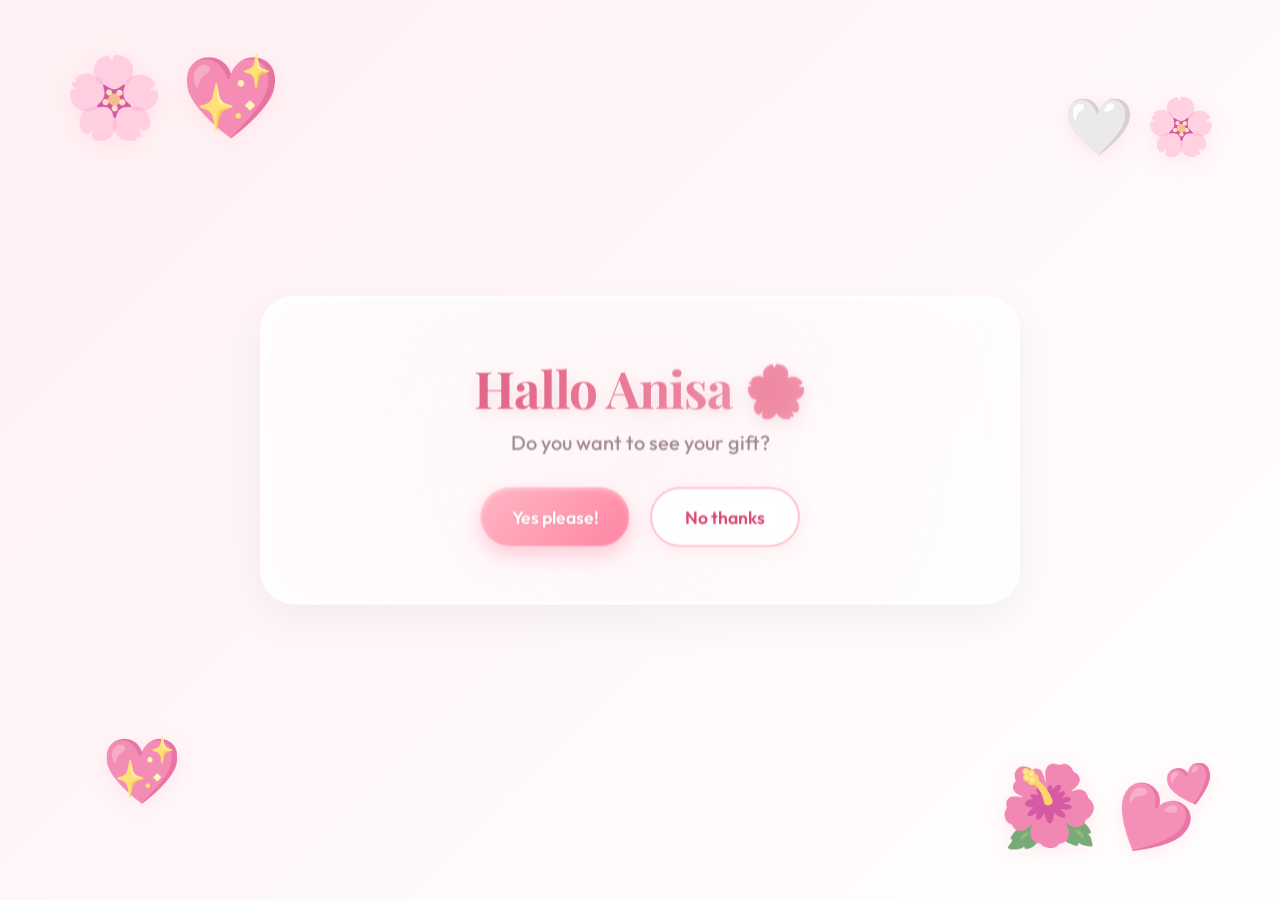
==== index.html @ 318d47d5 "Initial commit: A special project for Anisa - Step 1" ====
<!DOCTYPE html>
<html lang="id">

<head>
    <meta charset="UTF-8">
    <meta name="viewport" content="width=device-width, initial-scale=1.0">
    <title>Untuk Anisa</title>
    <!-- Fonts -->
    <link rel="preconnect" href="https://fonts.googleapis.com">
    <link rel="preconnect" href="https://fonts.gstatic.com" crossorigin>
    <link
        href="https://fonts.googleapis.com/css2?family=Outfit:wght@300;400;600;700&family=Playfair+Display:ital,wght@0,600;1,600&display=swap"
        rel="stylesheet">
    <link rel="stylesheet" href="style.css">
</head>

<body>

    <!-- Dekorasi Bunga & Hati Estetik (Menggunakan Emoji) -->
    <div class="emoji-decor top-left">🌸 💖</div>
    <div class="emoji-decor bottom-right">🌺 💕</div>
    <div class="emoji-decor top-right">🤍 🌸</div>
    <div class="emoji-decor bottom-left">💖</div>

    <!-- Tampilan Home -->
    <section id="home-view" class="view-section active">
        <div class="glass-container text-center">
            <h1 class="title">Hallo Anisa 🌸</h1>
            <p class="subtitle">Do you want to see your gift?</p>
            <div class="button-group">
                <button id="btn-yes" class="btn btn-primary">Yes please!</button>
                <button id="btn-no" class="btn btn-secondary">No thanks</button>
            </div>
        </div>
    </section>



    <!-- Popup Card Permohonan -->
    <div id="popup-overlay" class="popup-overlay hidden">
        <div class="glass-container popup-card text-center">
            <div class="popup-icon">💖</div>
            <h2 class="title" style="font-size: 2rem;">Pleaseee...</h2>
            <p class="subtitle" style="margin-bottom: 1.5rem;">Aku janji ini bakal lucu dan kamu pasti suka! 💕</p>
            <button id="btn-popup-ok" class="btn btn-primary">Oke deh!</button>
        </div>
    </div>

    <script src="script.js"></script>
</body>

</html>
---- style.css ----
/* ===== VARIABLES & IMPORT ===== */
:root {
    --primary-pink: #ffb7c5;
    /* Sakura pink */
    --secondary-pink: #ff85a2;
    --dark-pink: #d84b72;
    --bg-gradient: linear-gradient(135deg, #fdfbfb 0%, #ebedee 100%);
    --glass-bg: rgba(255, 255, 255, 0.6);
    --glass-border: rgba(255, 255, 255, 0.8);
    --glass-shadow: 0 8px 32px 0 rgba(255, 183, 197, 0.3);
    --text-main: #5a4b52;
}

* {
    box-sizing: border-box;
    margin: 0;
    padding: 0;
}

body {
    font-family: 'Outfit', sans-serif;
    background: var(--bg-gradient);
    color: var(--text-main);
    overflow-x: hidden;
    min-height: 100vh;
    display: flex;
    justify-content: center;
    align-items: center;
    position: relative;
    /* Animated Gradient Background */
    background: linear-gradient(-45deg, #ffffff, #fff5f8, #fdfbfb, #ffffff, #fff0f3);
    background-size: 400% 400%;
    animation: gradientBG 15s ease infinite;
}

@keyframes gradientBG {
    0% {
        background-position: 0% 50%;
    }

    50% {
        background-position: 100% 50%;
    }

    100% {
        background-position: 0% 50%;
    }
}

/* ===== TYPOGRAPHY ===== */
h1,
h2,
h3 {
    font-family: 'Playfair Display', serif;
    color: var(--dark-pink);
}

.title {
    font-size: 3.2rem;
    margin-bottom: 0.5rem;
    background: linear-gradient(135deg, var(--dark-pink) 0%, var(--primary-pink) 100%);
    -webkit-background-clip: text;
    background-clip: text;
    -webkit-text-fill-color: transparent;
    text-shadow: 0 4px 15px rgba(216, 75, 114, 0.15);
    letter-spacing: -1px;
}

.subtitle {
    font-size: 1.25rem;
    margin-bottom: 2rem;
    color: #a38d94;
    font-weight: 500;
}

.text-center {
    text-align: center;
}

/* ===== LAYOUT & VIEWS ===== */
.view-section {
    position: absolute;
    top: 50%;
    left: 50%;
    transform: translate(-50%, -50%);
    width: 100%;
    max-width: 800px;
    padding: 20px;
    transition: opacity 0.6s ease, transform 0.6s ease;
    opacity: 0;
    pointer-events: none;
    z-index: 10;
}

.view-section.active {
    opacity: 1;
    pointer-events: all;
    transform: translate(-50%, -50%) scale(1);
}

.view-section.hidden {
    transform: translate(-50%, -50%) scale(0.95);
}

/* ===== GLASSMORPHISM CONTAINERS ===== */
.glass-container {
    background: rgba(255, 255, 255, 0.7);
    backdrop-filter: blur(15px);
    -webkit-backdrop-filter: blur(15px);
    border: 2px solid rgba(255, 255, 255, 0.8);
    border-radius: 35px;
    padding: 3.5rem;
    box-shadow: 0 15px 45px rgba(0,0,0,0.05), inset 0 2px 15px rgba(255,255,255,0.8);
    margin: 0 auto; /* Center horizontally inside view-section */
    position: relative;
    overflow-y: auto;
    overflow-x: hidden;
    max-height: 92vh;
}

/* Glass Container Scrollbar */
.glass-container::-webkit-scrollbar {
    width: 6px;
}

.glass-container::-webkit-scrollbar-thumb {
    background: var(--primary-pink);
    border-radius: 10px;
}

.glass-container::before {
    content: '';
    position: absolute;
    top: -50%; left: -50%;
    width: 200%; height: 200%;
    background: radial-gradient(circle at center, rgba(255,183,197,0.1) 0%, transparent 50%);
    pointer-events: none;
    z-index: 0;
}

.glass-container > * {
    position: relative;
    z-index: 10;
}

.menu-container {
    max-height: 90vh;
    overflow-y: auto;
    padding: 2.5rem;
}

/* Scrollbar customization for menu */
.menu-container::-webkit-scrollbar {
    width: 8px;
}

.menu-container::-webkit-scrollbar-thumb {
    background: var(--primary-pink);
    border-radius: 10px;
}

/* ===== BUTTONS ===== */
.button-group {
    display: flex;
    gap: 20px;
    justify-content: center;
    position: relative;
    min-height: 60px;
    /* To give space for moving button */
}

.btn {
    font-family: 'Outfit', sans-serif;
    font-size: 1.1rem;
    font-weight: 600;
    padding: 12px 30px;
    border: none;
    border-radius: 50px !important;
    cursor: pointer;
    transition: all 0.3s ease;
    white-space: nowrap; /* Prevent text wrapping when position fixed */
    min-width: 150px; /* Lock a minimum size to maintain its shape */
    box-sizing: border-box;
}

.btn-primary {
    background: linear-gradient(135deg, var(--primary-pink), var(--secondary-pink));
    color: white;
    box-shadow: 0 8px 20px rgba(255, 133, 162, 0.4), inset 0 2px 5px rgba(255, 255, 255, 0.3);
    border: 1px solid rgba(255, 255, 255, 0.5);
    text-shadow: 0 1px 2px rgba(0,0,0,0.1);
}

.btn-primary:hover {
    background: linear-gradient(135deg, var(--secondary-pink), var(--dark-pink));
    transform: translateY(-4px) scale(1.05);
    box-shadow: 0 12px 25px rgba(255, 133, 162, 0.5), inset 0 2px 5px rgba(255, 255, 255, 0.4);
}

.btn-secondary {
    background: rgba(255, 255, 255, 0.9);
    backdrop-filter: blur(10px);
    color: var(--dark-pink);
    border: 2px solid rgba(255, 183, 197, 0.8);
    box-shadow: 0 4px 15px rgba(255, 183, 197, 0.2);
    position: relative; /* For JS movement */
    z-index: 20;
}

.btn-secondary:hover {
    background: linear-gradient(135deg, #ffffff, #ffe5ec);
    border-color: var(--primary-pink);
    transform: translateY(-4px);
    box-shadow: 0 8px 20px rgba(255, 183, 197, 0.4);
}

.btn-text {
    background: transparent;
    color: var(--secondary-pink);
    padding: 10px 0;
    margin-top: 2rem;
}

.btn-text:hover {
    color: var(--dark-pink);
    text-decoration: underline;
}

/* ===== SIMPLE LIST (MENU) ===== */
.simple-menu {
    display: flex;
    flex-direction: column;
    gap: 18px;
    margin-top: 2rem;
    align-items: center;
}

.menu-item {
    display: flex;
    align-items: center;
    justify-content: flex-start;
    gap: 15px;
    padding: 12px 25px;
    border-radius: 50px;
    background: rgba(255, 255, 255, 0.6);
    backdrop-filter: blur(10px);
    -webkit-backdrop-filter: blur(10px);
    text-decoration: none;
    color: var(--text-main);
    font-size: 1.15rem;
    font-weight: 700;
    width: 100%;
    max-width: 330px;
    transition: all 0.4s cubic-bezier(0.175, 0.885, 0.32, 1.275);
    border: 2px solid rgba(255, 255, 255, 0.7);
    box-shadow: 0 5px 15px rgba(255, 183, 197, 0.15), inset 0 2px 5px rgba(255,255,255,0.5);
    position: relative;
    overflow: hidden;
}

/* Kaca Mengkilap Melintas (Glare Effect) */
.menu-item::before {
    content: '';
    position: absolute;
    top: 0; left: -100%;
    width: 50%; height: 100%;
    background: linear-gradient(to right, rgba(255,255,255,0) 0%, rgba(255,255,255,0.4) 50%, rgba(255,255,255,0) 100%);
    transform: skewX(-20deg);
    transition: all 0.6s ease;
}

.menu-item:hover::before {
    left: 150%;
}

.menu-item:hover {
    background: linear-gradient(to right, rgba(255, 255, 255, 0.95), rgba(255, 235, 240, 0.95));
    transform: translateY(-5px) scale(1.03);
    box-shadow: 0 12px 30px rgba(255, 133, 162, 0.3), inset 0 2px 5px rgba(255,255,255,0.8);
    color: var(--dark-pink);
    border-color: rgba(255, 183, 197, 0.8);
}

.menu-icon {
    font-size: 1.5rem;
    background: rgba(255, 255, 255, 0.8);
    width: 45px;
    height: 45px;
    border-radius: 50%;
    box-shadow: 0 2px 5px rgba(0,0,0,0.05);
    display: flex;
    justify-content: center;
    align-items: center;
    transition: transform 0.3s ease;
}

.menu-item:hover .menu-icon {
    transform: rotate(10deg) scale(1.1);
    box-shadow: 0 5px 15px rgba(255, 133, 162, 0.2);
}

.highlight-item {
    background: linear-gradient(135deg, rgba(255, 229, 236, 0.85) 0%, rgba(255, 194, 209, 0.85) 100%);
    color: var(--dark-pink);
    border: 2px solid rgba(255, 255, 255, 0.9);
}

.highlight-item:hover {
    background: linear-gradient(135deg, #ffc2d1 0%, #ff9fb4 100%);
    color: white;
}

/* ===== DECORATIONS ===== */
.emoji-decor {
    position: fixed;
    z-index: -1; /* Pindahkan dekorasi ke paling belakang agar tidak menghalangi klik */
    pointer-events: none;
    opacity: 0.65;
    font-size: 5rem;
    display: flex;
    gap: 15px;
    filter: drop-shadow(0 4px 10px rgba(255, 183, 197, 0.4));
}

.top-left {
    top: 5%;
    left: 5%;
    animation: driftDecor 12s ease-in-out infinite alternate;
}

.bottom-right {
    bottom: 5%;
    right: 5%;
    animation: driftDecorRev 15s ease-in-out infinite alternate;
}

.top-right {
    top: 10%;
    right: 5%;
    font-size: 3.5rem;
    animation: driftDecor 14s ease-in-out infinite alternate-reverse;
}

.bottom-left {
    bottom: 10%;
    left: 8%;
    font-size: 4rem;
    animation: driftDecorRev 13s ease-in-out infinite alternate;
}

@keyframes driftDecor {
    0% {
        transform: translate(0, 0) rotate(-5deg);
    }
    100% {
        transform: translate(25px, 20px) rotate(10deg);
    }
}

@keyframes driftDecorRev {
    0% {
        transform: translate(0, 0) rotate(5deg);
    }
    100% {
        transform: translate(-25px, -20px) rotate(-10deg);
    }
}

@keyframes pulse {
    0% {
        transform: scale(1);
    }

    50% {
        transform: scale(1.05);
    }

    100% {
        transform: scale(1);
    }
}

#btn-yes {
    animation: pulse 2s infinite;
}

/* ===== GALLERY VIEW (PHOTOBOOTH) ===== */
.gallery-note {
    font-size: 0.95rem;
    color: #bfa5ac;
    margin-bottom: 0.3rem;
    font-style: italic;
}

.photobooth-grid {
    display: flex;
    justify-content: center;
    gap: 40px;
    flex-wrap: wrap;
    margin-top: 3rem;
    margin-bottom: 2.5rem;
}

.photobooth-strip {
    background: #fdfdfd;
    padding: 15px 15px 30px 15px; /* Border like a printed polaroid strip */
    box-shadow: 2px 10px 20px rgba(0, 0, 0, 0.05), inset 0 0 15px rgba(0,0,0,0.02); 
    display: flex;
    flex-direction: column;
    transition: transform 0.5s cubic-bezier(0.175, 0.885, 0.32, 1.275), box-shadow 0.5s ease;
    cursor: pointer;
    border-radius: 3px;
    border: 1px solid #eaeaea;
    position: relative;
}

/* Washi Tape Decoration */
.photobooth-strip::before {
    content: '';
    position: absolute;
    top: -12px;
    left: 50%;
    transform: translateX(-50%) rotate(-3deg);
    width: 65px;
    height: 25px;
    background: rgba(255, 183, 197, 0.6);
    box-shadow: 0 1px 3px rgba(0,0,0,0.1);
    z-index: 5;
}

/* Stagger rotations for a scattered casual look */
.photobooth-strip:nth-child(even) {
    transform: rotate(4deg) translateY(10px);
}
.photobooth-strip:nth-child(even)::before {
    transform: translateX(-50%) rotate(4deg);
    background: rgba(255, 255, 255, 0.7);
}

.photobooth-strip:nth-child(odd) {
    transform: rotate(-4deg);
}

.photobooth-strip:hover {
    transform: scale(1.1) translateY(-10px) rotate(0deg);
    box-shadow: 0 20px 40px rgba(255, 133, 162, 0.3), inset 0 0 10px rgba(0,0,0,0.02);
    z-index: 10;
}

.strip-images {
    display: flex;
    flex-direction: column;
    gap: 15px; /* Space between photos */
}

.strip-images img {
    width: 150px;
    height: 150px;
    object-fit: cover;
    border-radius: 3px;
    filter: sepia(30%) contrast(1.05) brightness(0.95); /* Vintage romantic film look */
    transition: all 0.4s ease;
    border: 1px solid #ddd;
}

/* Brighten on hover for interactivity */
.photobooth-strip:hover .strip-images img {
    filter: sepia(0%) contrast(1) brightness(1);
    border-color: var(--primary-pink);
}

.strip-caption {
    font-family: 'Playfair Display', serif;
    font-style: italic;
    color: #444; /* Ink color */
    text-align: center;
    margin-top: 20px;
    font-size: 1.4rem;
    font-weight: 900;
    transform: rotate(-2deg); /* Simulating handwriting tilt */
    letter-spacing: 1px;
}

/* ===== POPUP CARD ===== */
.popup-overlay {
    position: fixed;
    top: 0; left: 0; right: 0; bottom: 0;
    background: rgba(255, 255, 255, 0.4);
    backdrop-filter: blur(8px);
    z-index: 10000;
    display: flex;
    justify-content: center;
    align-items: center;
    opacity: 0;
    pointer-events: none;
    transition: opacity 0.4s ease;
}

.popup-overlay.active {
    opacity: 1;
    pointer-events: all;
}

.popup-card {
    padding: 2.5rem;
    max-width: 400px;
    transform: scale(0.8);
    transition: transform 0.4s cubic-bezier(0.175, 0.885, 0.32, 1.275);
}

.popup-overlay.active .popup-card {
    transform: scale(1);
}

.popup-icon {
    font-size: 4rem;
    margin-bottom: 10px;
    animation: pulse 2s infinite;
}

/* Responsiveness */
@media (max-width: 600px) {
    .glass-container {
        padding: 2rem 1.5rem;
    }

    .title {
        font-size: 2.2rem;
    }

    .btn {
        padding: 10px 20px;
        font-size: 1rem;
    }

    .orchid-decor {
        width: 150px;
        height: 150px;
    }
}

/* ===== CASSETTE PLAYER (SONG REMINDER) ===== */
.cassette-player {
    position: relative;
    width: 100%;
    max-width: 420px;
    height: 260px;
    margin: 0 auto;
    background: linear-gradient(145deg, rgba(255, 235, 240, 0.95), rgba(255, 204, 219, 0.85));
    border: 3px solid rgba(255, 255, 255, 0.9);
    border-radius: 15px;
    box-shadow: 
        inset 0 2px 10px rgba(255, 255, 255, 1), 
        inset 0 -5px 15px rgba(216, 75, 114, 0.15), 
        0 15px 35px rgba(216, 75, 114, 0.3);
    padding: 18px;
    display: flex;
    flex-direction: column;
}

.cassette-screws {
    position: absolute;
    width: 100%;
    height: 100%;
    top: 0; left: 0;
    pointer-events: none;
    z-index: 20;
}

.screw {
    position: absolute;
    width: 14px; height: 14px;
    background: radial-gradient(circle at 30% 30%, #f0f0f0, #a0a0a0);
    border-radius: 50%;
    border: 1px solid #888;
    box-shadow: inset 1px 1px 2px rgba(255,255,255,0.8), 1px 1px 3px rgba(0,0,0,0.3);
}

.screw::after {
    content: '';
    position: absolute;
    top: 50%; left: 10%;
    width: 80%; height: 2px;
    background: #555;
    transform: translateY(-50%) rotate(45deg);
    box-shadow: 0 1px 0 rgba(255,255,255,0.4);
}

.screw.top-left { top: 12px; left: 12px; transform: rotate(15deg); }
.screw.top-right { top: 12px; right: 12px; transform: rotate(85deg); }
.screw.bottom-left { bottom: 35px; left: 12px; transform: rotate(145deg); }
.screw.bottom-right { bottom: 35px; right: 12px; transform: rotate(20deg); }

.cassette-label {
    flex: 1;
    background: linear-gradient(to bottom, #ffffff, #fff0f3);
    border-radius: 10px;
    padding: 12px;
    display: flex;
    flex-direction: column;
    align-items: center;
    position: relative;
    overflow: hidden;
    margin-bottom: 8px;
    border: 2px dashed var(--primary-pink);
    box-shadow: 0 2px 5px rgba(0,0,0,0.05);
}

.label-text {
    width: 100%;
    display: flex;
    justify-content: center;
    font-family: 'Playfair Display', serif;
    font-weight: 900;
    font-size: 1.3rem;
    color: var(--dark-pink);
    letter-spacing: 2px;
    text-shadow: 1px 1px 0 rgba(255,255,255,1);
    border-bottom: 2px solid var(--primary-pink);
    padding-bottom: 8px;
    margin-bottom: 15px;
}

.cassette-window {
    width: 90%;
    height: 85px;
    background: #1a1a1a;
    border-radius: 12px;
    display: flex;
    justify-content: space-between;
    align-items: center;
    padding: 0 25px;
    position: relative;
    border: 4px solid #ddd;
    box-shadow: inset 0 8px 20px rgba(0,0,0,0.8), 0 2px 0 rgba(255,255,255,0.8);
    overflow: hidden;
}

/* Glass Glare Effect for Window */
.cassette-window::before {
    content: '';
    position: absolute;
    top: -50%; left: -50%; width: 200%; height: 200%;
    background: linear-gradient(
        to bottom right, 
        rgba(255,255,255,0) 0%, 
        rgba(255,255,255,0.1) 40%, 
        rgba(255,255,255,0.4) 50%, 
        rgba(255,255,255,0) 55%, 
        rgba(255,255,255,0) 100%
    );
    transform: rotate(30deg);
    pointer-events: none;
    z-index: 10;
}

/* Simulated Tape Line running between reels */
.cassette-window::after {
    content: '';
    position: absolute;
    top: 50%; left: 0; width: 100%; height: 2px;
    background: rgba(255,255,255,0.1);
    transform: translateY(-50%);
    z-index: 1;
}

.reel {
    width: 55px;
    height: 55px;
    background: radial-gradient(circle, #f5f5f5 30%, #e0e0e0 80%);
    border-radius: 50%;
    position: relative;
    display: flex;
    justify-content: center;
    align-items: center;
    border: 5px solid #fff;
    box-shadow: 0 0 10px rgba(0,0,0,0.5);
    animation: spinReel 5s linear infinite;
    z-index: 2;
}

@keyframes spinReel {
    100% { transform: rotate(360deg); }
}

.spool {
    width: 18px; height: 18px;
    background: #333;
    border-radius: 50%;
    box-shadow: inset 0 2px 4px rgba(0,0,0,0.8);
}

.spool::before, .spool::after {
    content: '';
    position: absolute;
    width: 3px; height: 100%;
    background: #c0c0c0;
    top: 0; left: 50%;
    transform: translateX(-50%);
    border-left: 1px solid #fff; /* Metallic highlight */
}

.spool::after {
    transform: translateX(-50%) rotate(90deg);
}

.label-stripes {
    position: absolute;
    bottom: 0;
    left: 0;
    width: 100%;
    height: 12px;
    display: flex;
}
.stripe { flex: 1; }
.s-pink { background: linear-gradient(to right, var(--primary-pink), var(--secondary-pink)); }
.s-white { background: #fff; }

.cassette-bottom {
    height: 45px;
    width: 75%;
    margin: 0 auto;
    background: linear-gradient(to bottom, rgba(255, 235, 240, 0.9), rgba(255, 204, 219, 0.8));
    clip-path: polygon(8% 0, 92% 0, 100% 100%, 0 100%);
    border-top: 2px solid rgba(255, 255, 255, 1);
    position: relative;
    box-shadow: 0 -2px 5px rgba(0,0,0,0.05);
    display: flex;
    justify-content: center;
    align-items: flex-end;
    padding-bottom: 5px;
}

.cassette-bottom::before {
    content: '';
    position: absolute;
    top: 5px; left: 15%; width: 70%; height: 5px;
    background: rgba(0,0,0,0.05);
    border-radius: 10px;
}

.tape-head {
    width: 50px; height: 15px;
    background: linear-gradient(to bottom, #444, #111);
    border-radius: 3px;
    box-shadow: inset 0 1px 2px rgba(255,255,255,0.3), 0 2px 5px rgba(0,0,0,0.4);
    position: relative;
}

.tape-head::after {
    content: '';
    position: absolute;
    top: 50%; left: 10px; right: 10px; height: 2px;
    background: #000;
    transform: translateY(-50%);
}

/* ===== CUSTOM SLIDERS (AUDIO CONTROLS) ===== */
.audio-progress-container {
    display: flex;
    align-items: center;
    justify-content: center;
    gap: 12px;
    margin-top: 1.5rem;
    font-family: 'Outfit', sans-serif;
    color: var(--dark-pink);
    font-weight: 600;
    font-size: 0.95rem;
}

.audio-volume-container {
    display: flex;
    align-items: center;
    justify-content: center;
    gap: 10px;
    margin-top: 10px;
}

.custom-slider {
    -webkit-appearance: none;
    appearance: none;
    width: 60%;
    height: 6px;
    background: #ffe5ec;
    border-radius: 5px;
    outline: none;
    box-shadow: inset 0 1px 3px rgba(0,0,0,0.1);
    transition: background 0.3s ease;
}

.custom-slider::-webkit-slider-thumb {
    -webkit-appearance: none;
    appearance: none;
    width: 16px;
    height: 16px;
    border-radius: 50%;
    background: var(--dark-pink);
    cursor: pointer;
    box-shadow: 0 2px 5px rgba(216, 75, 114, 0.4);
    transition: transform 0.2s ease;
}

.custom-slider::-webkit-slider-thumb:hover {
    transform: scale(1.2);
}


/* ===== FOLDER & WINDOW UI (PROPOSAL) ===== */
.proposal-container {
    position: relative;
    width: 100%;
    height: 400px;
    display: flex;
    justify-content: center;
    align-items: center;
}

.folder-wrapper {
    height: 150px;
    display: flex;
    flex-direction: column;
    align-items: center;
    justify-content: center;
    cursor: pointer;
    position: relative;
    z-index: 10;
}

.folder-icon {
    position: relative;
    width: 150px;
    height: 110px;
    background: linear-gradient(135deg, #ffc2d1 0%, #ff9fb4 100%);
    border-radius: 12px;
    box-shadow: 0 15px 35px rgba(255, 133, 162, 0.25), inset 0 2px 5px rgba(255,255,255,0.4);
    transition: all 0.5s cubic-bezier(0.175, 0.885, 0.32, 1.275);
    z-index: 5;
    border: 1px solid rgba(255,255,255,0.6);
}

.folder-icon::before {
    content: '';
    position: absolute;
    top: -12px;
    left: 0;
    width: 65px;
    height: 25px;
    background: linear-gradient(to bottom, #ff9fb4, #ff85a2);
    border-radius: 8px 8px 0 0;
    box-shadow: inset 0 2px 2px rgba(255,255,255,0.5);
}

.folder-front {
    position: absolute;
    width: 100%;
    height: 100%;
    background: linear-gradient(to bottom right, #ffdde5, #ffc2d1);
    border-radius: 12px;
    bottom: -8px;
    left: 0;
    transform-origin: bottom;
    transition: transform 0.6s cubic-bezier(0.175, 0.885, 0.32, 1.275);
    z-index: 15;
    border: 2px solid rgba(255, 255, 255, 0.9);
    display: flex;
    justify-content: center;
    align-items: center;
    color: var(--dark-pink);
    font-family: 'Playfair Display', serif;
    font-weight: 900;
    font-size: 1rem;
    font-style: italic;
    box-shadow: 0 -2px 10px rgba(0,0,0,0.05);
}

.proposal-container.open .folder-front {
    transform: rotateX(-55deg);
}

.proposal-container.open .folder-icon {
    transform: scale(0.7) translateY(120px);
    opacity: 0;
    pointer-events: none;
}

/* Jendela Window Komputer */
.window-ui {
    position: absolute;
    width: 100%;
    max-width: 380px;
    background: rgba(255, 255, 255, 0.95);
    backdrop-filter: blur(15px);
    -webkit-backdrop-filter: blur(15px);
    border-radius: 15px;
    box-shadow: 0 25px 60px rgba(216, 75, 114, 0.25), 0 0 0 1px rgba(255, 183, 197, 0.5);
    overflow: hidden;
    transform: scale(0.5) translateY(20px);
    opacity: 0;
    transition: all 0.7s cubic-bezier(0.175, 0.885, 0.32, 1.275);
    z-index: 25;
    pointer-events: none;
}

.proposal-container.open .window-ui {
    transform: scale(1) translateY(0);
    opacity: 1;
    pointer-events: auto;
}

.title-bar {
    background: linear-gradient(to right, rgba(255, 255, 255, 0.9), rgba(255, 235, 240, 0.95));
    height: 35px;
    display: flex;
    align-items: center;
    padding: 0 15px;
    justify-content: space-between;
    border-bottom: 1px solid rgba(255, 183, 197, 0.4);
}

.window-dots {
    display: flex;
    gap: 8px;
}

.dot {
    width: 12px;
    height: 12px;
    border-radius: 50%;
    box-shadow: inset 0 1px 3px rgba(0,0,0,0.2);
}
.dot.red { background: #ff5f57; }
.dot.yellow { background: #ffbd2e; }
.dot.green { background: #28c940; }

.window-body {
    padding: 25px;
    min-height: 250px;
    max-height: 350px;
    overflow-y: auto;
    text-align: left;
    font-family: 'Outfit', sans-serif;
    font-size: 1.05rem;
    line-height: 1.7;
    color: var(--text-main);
}

.window-body::-webkit-scrollbar {
    width: 6px;
}

.window-body::-webkit-scrollbar-thumb {
    background: var(--primary-pink);
    border-radius: 10px;
}

.typing-text {
    border-right: 2px solid var(--dark-pink);
    animation: caret 0.8s step-end infinite;
}

@keyframes caret {
    from, to { border-color: transparent }
    50% { border-color: var(--dark-pink) }
}

.proposal-label {
    position: absolute;
    bottom: -40px;
    background: rgba(255, 255, 255, 0.9);
    backdrop-filter: blur(10px);
    -webkit-backdrop-filter: blur(10px);
    padding: 6px 18px;
    border-radius: 50px;
    font-size: 0.95rem;
    color: var(--dark-pink);
    font-weight: 800;
    white-space: nowrap;
    box-shadow: 0 4px 10px rgba(255, 133, 162, 0.2);
    border: 1px solid rgba(255, 183, 197, 0.5);
    transition: opacity 0.5s ease;
}

.proposal-container.open .proposal-label {
    opacity: 0;
}



.audio-volume-container .custom-slider {
    width: 30%; /* Slider volume lebih pendek */
}

/* ===== FLOWER BOUQUET (FINAL MENU) ===== */
.flower-bucket {
    position: relative;
    width: 250px;
    height: 250px;
    margin: 40px auto;
    display: flex;
    justify-content: center;
    align-items: center;
}

.bucket-base {
    position: absolute;
    bottom: 0;
    width: 120px;
    height: 150px;
    background: #f8c8dc; /* Pastel Pink Bucket */
    clip-path: polygon(10% 0%, 90% 0%, 100% 100%, 0% 100%);
    border-radius: 0 0 20px 20px;
    z-index: 10;
    box-shadow: 0 10px 20px rgba(255, 133, 162, 0.1);
}

.bucket-ribbon {
    position: absolute;
    bottom: 60px;
    width: 130px;
    height: 15px;
    background: var(--dark-pink);
    z-index: 11;
    border-radius: 5px;
}

.flowers-container {
    position: relative;
    width: 100%;
    height: 100%;
    z-index: 5;
}

.flower-item {
    position: absolute;
    font-size: 3.5rem;
    cursor: pointer;
    transition: all 0.4s ease;
    filter: drop-shadow(0 5px 10px rgba(0,0,0,0.1));
}

.flower-item:hover {
    transform: scale(1.3) translateY(-10px) rotate(10deg);
    filter: drop-shadow(0 15px 15px rgba(216, 75, 114, 0.3));
}

.flower-item.picked {
    filter: grayscale(0.5) opacity(0.5);
    transform: scale(0.8);
    pointer-events: none;
}

/* Flower Positions */
.f1 { top: 20px; left: 40px; }
.f2 { top: 0px; left: 100px; }
.f3 { top: 20px; right: 40px; }
.f4 { top: 70px; left: 10px; }
.f5 { top: 70px; right: 10px; }
.f6 { top: 90px; left: 90px; }

.flower-message-card {
    background: white;
    padding: 20px;
    border-radius: 20px;
    box-shadow: 0 15px 35px rgba(255, 133, 162, 0.2);
    margin-top: 20px;
    min-height: 100px;
    display: flex;
    align-items: center;
    justify-content: center;
    animation: slideInUp 0.5s ease;
}

@keyframes slideInUp {
    from { transform: translateY(30px); opacity: 0; }
    to { transform: translateY(0); opacity: 1; }
}

.final-rose {
    font-size: 6rem;
    margin: 20px 0;
    animation: heartPulse 1.5s infinite;
    cursor: pointer;
}

/* ===== PHOTOBOOTH FEATURE ===== */
#photobooth-view {
    display: none;
    flex-direction: column;
    align-items: center;
    gap: 20px;
    padding: 20px;
    width: 100%;
}

#photobooth-view.active {
    display: flex;
    animation: fadeIn 0.5s ease;
}

.camera-container {
    position: relative;
    width: 100%;
    max-width: 500px;
    aspect-ratio: 4/3;
    background: #000;
    border-radius: 20px;
    overflow: hidden;
    border: 5px solid white;
    box-shadow: 0 15px 45px rgba(255, 133, 162, 0.3);
}

#video-preview {
    width: 100%;
    height: 100%;
    object-fit: cover;
    transform: scaleX(-1); /* Mirror effect */
}

.camera-flash {
    position: absolute;
    top: 0; left: 0; width: 100%; height: 100%;
    background: white;
    opacity: 0;
    pointer-events: none;
    z-index: 100;
}

.camera-flash.active {
    animation: flashAnim 0.5s ease-out;
}

@keyframes flashAnim {
    0% { opacity: 1; }
    100% { opacity: 0; }
}

.countdown-overlay {
    position: absolute;
    top: 50%; left: 50%;
    transform: translate(-50%, -50%);
    font-size: 8rem;
    font-weight: 900;
    color: white;
    text-shadow: 0 0 20px rgba(0,0,0,0.5);
    z-index: 50;
    pointer-events: none;
}

.photobooth-controls {
    display: flex;
    gap: 15px;
    flex-wrap: wrap;
    justify-content: center;
}

#captured-strip-container {
    margin-top: 30px;
    display: none;
    flex-direction: column;
    align-items: center;
    animation: slideInUp 0.6s cubic-bezier(0.175, 0.885, 0.32, 1.275);
}

#captured-strip-container.active {
    display: flex;
}

#captured-canvas {
    display: none; /* Hidden canvas for processing */
}

.strip-preview-wrapper {
    background: white;
    padding: 15px 15px 40px 15px;
    border-radius: 5px;
    box-shadow: 0 20px 50px rgba(0,0,0,0.15);
    border: 1px solid #ddd;
    position: relative;
    transform: rotate(-2deg);
    margin-bottom: 25px;
}

.strip-preview-wrapper::after {
    content: '';
    position: absolute;
    top: -10px; left: 50%;
    transform: translateX(-50%) rotate(5deg);
    width: 70px; height: 25px;
    background: rgba(255, 183, 197, 0.6);
    box-shadow: 0 2px 5px rgba(0,0,0,0.1);
}

#strip-img-preview {
    width: 200px;
    height: auto;
    display: block;
    border: 1px solid #eee;
}

.capture-status {
    position: absolute;
    bottom: 20px;
    width: 100%;
    text-align: center;
    color: white;
    font-weight: 600;
    text-shadow: 0 2px 4px rgba(0,0,0,0.5);
    z-index: 40;
}

.btn-capture {
    width: 70px;
    height: 70px;
    border-radius: 50% !important;
    background: white;
    border: 4px solid var(--primary-pink);
    display: flex;
    justify-content: center;
    align-items: center;
    font-size: 1.5rem;
    transition: all 0.3s ease;
    box-shadow: 0 5px 15px rgba(0,0,0,0.1);
}

.btn-capture:hover {
    transform: scale(1.1);
    background: var(--primary-pink);
    color: white;
}

.btn-capture:disabled {
    opacity: 0.5;
    cursor: not-allowed;
}
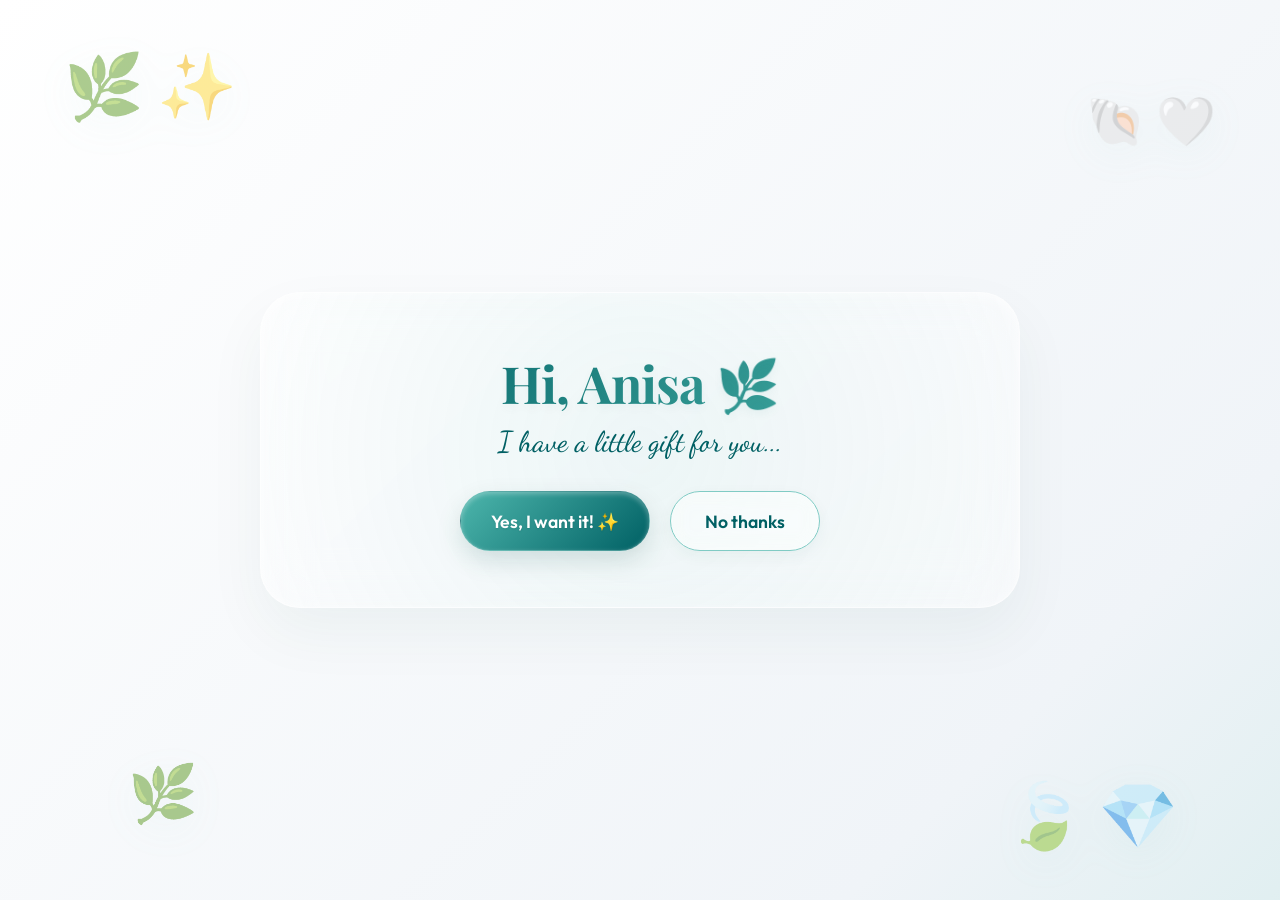
==== commit 0a870911: "New UI Tosca" ====
--- a/index.html
+++ b/index.html
@@ -9,26 +9,26 @@
     <link rel="preconnect" href="https://fonts.googleapis.com">
     <link rel="preconnect" href="https://fonts.gstatic.com" crossorigin>
     <link
-        href="https://fonts.googleapis.com/css2?family=Outfit:wght@300;400;600;700&family=Playfair+Display:ital,wght@0,600;1,600&display=swap"
+        href="https://fonts.googleapis.com/css2?family=Dancing+Script:wght@600;700&family=Outfit:wght@300;400;600;700&family=Playfair+Display:ital,wght@0,600;1,600&display=swap"
         rel="stylesheet">
     <link rel="stylesheet" href="style.css">
 </head>
 
 <body>
 
-    <!-- Dekorasi Bunga & Hati Estetik (Menggunakan Emoji) -->
-    <div class="emoji-decor top-left">🌸 💖</div>
-    <div class="emoji-decor bottom-right">🌺 💕</div>
-    <div class="emoji-decor top-right">🤍 🌸</div>
-    <div class="emoji-decor bottom-left">💖</div>
+    <!-- Dekorasi Bunga & Hati Estetik -->
+    <div class="emoji-decor top-left">🌿 ✨</div>
+    <div class="emoji-decor bottom-right">🍃 💎</div>
+    <div class="emoji-decor top-right">🐚 🤍</div>
+    <div class="emoji-decor bottom-left">🌿</div>
 
     <!-- Tampilan Home -->
     <section id="home-view" class="view-section active">
         <div class="glass-container text-center">
-            <h1 class="title">Hallo Anisa 🌸</h1>
-            <p class="subtitle">Do you want to see your gift?</p>
+            <h1 class="title">Hi, Anisa <span style="color: var(--primary-tosca);">🌿</span></h1>
+            <p class="subtitle" style="font-family: 'Dancing Script', cursive; font-size: 1.8rem; color: var(--dark-tosca);">I have a little gift for you...</p>
             <div class="button-group">
-                <button id="btn-yes" class="btn btn-primary">Yes please!</button>
+                <button id="btn-yes" class="btn btn-primary">Yes, I want it! ✨</button>
                 <button id="btn-no" class="btn btn-secondary">No thanks</button>
             </div>
         </div>
@@ -39,9 +39,9 @@
     <!-- Popup Card Permohonan -->
     <div id="popup-overlay" class="popup-overlay hidden">
         <div class="glass-container popup-card text-center">
-            <div class="popup-icon">💖</div>
+            <div class="popup-icon">✨</div>
             <h2 class="title" style="font-size: 2rem;">Pleaseee...</h2>
-            <p class="subtitle" style="margin-bottom: 1.5rem;">Aku janji ini bakal lucu dan kamu pasti suka! 💕</p>
+            <p class="subtitle" style="margin-bottom: 1.5rem;">Aku janji ini bakal lucu dan kamu pasti suka! ✨</p>
             <button id="btn-popup-ok" class="btn btn-primary">Oke deh!</button>
         </div>
     </div>
--- a/style.css
+++ b/style.css
@@ -1,14 +1,18 @@
-/* ===== VARIABLES & IMPORT ===== */
 :root {
-    --primary-pink: #ffb7c5;
-    /* Sakura pink */
-    --secondary-pink: #ff85a2;
-    --dark-pink: #d84b72;
-    --bg-gradient: linear-gradient(135deg, #fdfbfb 0%, #ebedee 100%);
-    --glass-bg: rgba(255, 255, 255, 0.6);
-    --glass-border: rgba(255, 255, 255, 0.8);
-    --glass-shadow: 0 8px 32px 0 rgba(255, 183, 197, 0.3);
-    --text-main: #5a4b52;
+    --primary-tosca: #80CBC4;
+    --secondary-tosca: #4DB6AC;
+    --dark-tosca: #006064;
+    --soft-tosca: #E0F2F1;
+    
+    --accent-gold: #C5A059;
+
+    --bg-neutral: #F7FBFA;
+    --bg-gradient: linear-gradient(-45deg, #F7FBFA, #E0F2F1, #FFFFFF, #B2DFDB, #F0F4F8, #FFFFFF);
+    --glass-bg: rgba(255, 255, 255, 0.4);
+    --glass-border: rgba(255, 255, 255, 0.5);
+    --glass-shadow: 0 15px 45px rgba(0, 77, 64, 0.1);
+    --text-main: #2F3E46;
+    --text-muted: #52796F;
 }
 
 * {
@@ -27,10 +31,8 @@
     justify-content: center;
     align-items: center;
     position: relative;
-    /* Animated Gradient Background */
-    background: linear-gradient(-45deg, #ffffff, #fff5f8, #fdfbfb, #ffffff, #fff0f3);
     background-size: 400% 400%;
-    animation: gradientBG 15s ease infinite;
+    animation: gradientBG 20s ease infinite;
 }
 
 @keyframes gradientBG {
@@ -52,24 +54,24 @@
 h2,
 h3 {
     font-family: 'Playfair Display', serif;
-    color: var(--dark-pink);
+    color: var(--dark-tosca);
 }
 
 .title {
     font-size: 3.2rem;
     margin-bottom: 0.5rem;
-    background: linear-gradient(135deg, var(--dark-pink) 0%, var(--primary-pink) 100%);
+    background: linear-gradient(135deg, var(--dark-tosca) 0%, var(--secondary-tosca) 100%);
     -webkit-background-clip: text;
     background-clip: text;
     -webkit-text-fill-color: transparent;
-    text-shadow: 0 4px 15px rgba(216, 75, 114, 0.15);
+    text-shadow: 0 4px 10px rgba(0, 96, 100, 0.05);
     letter-spacing: -1px;
 }
 
 .subtitle {
     font-size: 1.25rem;
     margin-bottom: 2rem;
-    color: #a38d94;
+    color: var(--text-muted);
     font-weight: 500;
 }
 
@@ -104,18 +106,30 @@
 
 /* ===== GLASSMORPHISM CONTAINERS ===== */
 .glass-container {
-    background: rgba(255, 255, 255, 0.7);
-    backdrop-filter: blur(15px);
-    -webkit-backdrop-filter: blur(15px);
-    border: 2px solid rgba(255, 255, 255, 0.8);
-    border-radius: 35px;
+    background: var(--glass-bg);
+    backdrop-filter: blur(25px) saturate(1.1);
+    -webkit-backdrop-filter: blur(25px) saturate(1.1);
+    border: 1px solid var(--glass-border);
+    border-radius: 40px;
     padding: 3.5rem;
-    box-shadow: 0 15px 45px rgba(0,0,0,0.05), inset 0 2px 15px rgba(255,255,255,0.8);
-    margin: 0 auto; /* Center horizontally inside view-section */
+    box-shadow: 0 25px 60px rgba(0, 77, 64, 0.05), inset 0 2px 10px rgba(255,255,255,0.7);
+    margin: 0 auto;
     position: relative;
     overflow-y: auto;
     overflow-x: hidden;
     max-height: 92vh;
+    animation: slideUpFade 1s cubic-bezier(0.16, 1, 0.3, 1);
+}
+
+@keyframes slideUpFade {
+    0% {
+        opacity: 0;
+        transform: translateY(30px);
+    }
+    100% {
+        opacity: 1;
+        transform: translateY(0);
+    }
 }
 
 /* Glass Container Scrollbar */
@@ -124,7 +138,7 @@
 }
 
 .glass-container::-webkit-scrollbar-thumb {
-    background: var(--primary-pink);
+    background: var(--primary-tosca);
     border-radius: 10px;
 }
 
@@ -133,7 +147,7 @@
     position: absolute;
     top: -50%; left: -50%;
     width: 200%; height: 200%;
-    background: radial-gradient(circle at center, rgba(255,183,197,0.1) 0%, transparent 50%);
+    background: radial-gradient(circle at center, rgba(128, 203, 196, 0.1) 0%, transparent 50%);
     pointer-events: none;
     z-index: 0;
 }
@@ -155,7 +169,7 @@
 }
 
 .menu-container::-webkit-scrollbar-thumb {
-    background: var(--primary-pink);
+    background: var(--secondary-tosca);
     border-radius: 10px;
 }
 
@@ -184,45 +198,64 @@
 }
 
 .btn-primary {
-    background: linear-gradient(135deg, var(--primary-pink), var(--secondary-pink));
+    background: linear-gradient(135deg, var(--secondary-tosca), var(--dark-tosca));
     color: white;
-    box-shadow: 0 8px 20px rgba(255, 133, 162, 0.4), inset 0 2px 5px rgba(255, 255, 255, 0.3);
-    border: 1px solid rgba(255, 255, 255, 0.5);
+    box-shadow: 0 10px 25px rgba(0, 77, 64, 0.15), inset 0 2px 5px rgba(255, 255, 255, 0.3);
+    border: 1px solid rgba(255, 255, 255, 0.2);
     text-shadow: 0 1px 2px rgba(0,0,0,0.1);
 }
 
 .btn-primary:hover {
-    background: linear-gradient(135deg, var(--secondary-pink), var(--dark-pink));
-    transform: translateY(-4px) scale(1.05);
-    box-shadow: 0 12px 25px rgba(255, 133, 162, 0.5), inset 0 2px 5px rgba(255, 255, 255, 0.4);
+    background: linear-gradient(135deg, var(--dark-tosca), #004d40);
+    transform: translateY(-5px) scale(1.02);
+    box-shadow: 0 15px 35px rgba(0, 77, 64, 0.25), inset 0 2px 5px rgba(255, 255, 255, 0.4);
+}
+
+/* New Special Class for Pink Accent Buttons */
+.btn-accent {
+    background: linear-gradient(135deg, var(--secondary-tosca), var(--dark-tosca));
+    color: white;
+    box-shadow: 0 10px 25px rgba(0, 77, 64, 0.15);
+    border: 1px solid rgba(255, 255, 255, 0.3);
+    border-radius: 50px;
+    padding: 12px 35px;
+    font-family: 'Outfit', sans-serif;
+    font-weight: 700;
+    cursor: pointer;
+    transition: all 0.4s cubic-bezier(0.175, 0.885, 0.32, 1.275);
+}
+
+.btn-accent:hover {
+    transform: translateY(-5px) scale(1.05);
+    box-shadow: 0 15px 35px rgba(0, 77, 64, 0.25);
 }
 
 .btn-secondary {
-    background: rgba(255, 255, 255, 0.9);
+    background: rgba(255, 255, 255, 0.5);
     backdrop-filter: blur(10px);
-    color: var(--dark-pink);
-    border: 2px solid rgba(255, 183, 197, 0.8);
-    box-shadow: 0 4px 15px rgba(255, 183, 197, 0.2);
+    color: var(--dark-tosca);
+    border: 1px solid var(--primary-tosca);
+    box-shadow: 0 5px 15px rgba(0, 77, 64, 0.05);
     position: relative; /* For JS movement */
     z-index: 20;
 }
 
 .btn-secondary:hover {
-    background: linear-gradient(135deg, #ffffff, #ffe5ec);
-    border-color: var(--primary-pink);
+    background: white;
+    border-color: var(--secondary-tosca);
     transform: translateY(-4px);
-    box-shadow: 0 8px 20px rgba(255, 183, 197, 0.4);
+    box-shadow: 0 10px 25px rgba(0, 96, 100, 0.1);
 }
 
 .btn-text {
     background: transparent;
-    color: var(--secondary-pink);
+    color: var(--secondary-tosca);
     padding: 10px 0;
     margin-top: 2rem;
 }
 
 .btn-text:hover {
-    color: var(--dark-pink);
+    color: var(--dark-tosca);
     text-decoration: underline;
 }
 
@@ -230,164 +263,140 @@
 .simple-menu {
     display: flex;
     flex-direction: column;
+    gap: 20px;
+    margin-top: 2.5rem;
+    align-items: center;
+}
+
+.menu-item {
+    display: flex;
+    align-items: center;
+    justify-content: flex-start;
     gap: 18px;
-    margin-top: 2rem;
-    align-items: center;
-}
-
-.menu-item {
-    display: flex;
-    align-items: center;
-    justify-content: flex-start;
-    gap: 15px;
-    padding: 12px 25px;
-    border-radius: 50px;
-    background: rgba(255, 255, 255, 0.6);
-    backdrop-filter: blur(10px);
-    -webkit-backdrop-filter: blur(10px);
+    padding: 15px 30px;
+    border-radius: 24px;
+    background: rgba(255, 255, 255, 0.4);
+    backdrop-filter: blur(12px);
+    -webkit-backdrop-filter: blur(12px);
     text-decoration: none;
     color: var(--text-main);
     font-size: 1.15rem;
     font-weight: 700;
     width: 100%;
-    max-width: 330px;
-    transition: all 0.4s cubic-bezier(0.175, 0.885, 0.32, 1.275);
-    border: 2px solid rgba(255, 255, 255, 0.7);
-    box-shadow: 0 5px 15px rgba(255, 183, 197, 0.15), inset 0 2px 5px rgba(255,255,255,0.5);
+    max-width: 350px;
+    transition: all 0.5s cubic-bezier(0.175, 0.885, 0.32, 1.275);
+    border: 1px solid var(--glass-border);
+    box-shadow: 0 10px 30px rgba(0, 96, 100, 0.04), inset 0 2px 5px rgba(255,255,255,0.4);
     position: relative;
     overflow: hidden;
 }
 
-/* Kaca Mengkilap Melintas (Glare Effect) */
 .menu-item::before {
     content: '';
     position: absolute;
     top: 0; left: -100%;
-    width: 50%; height: 100%;
-    background: linear-gradient(to right, rgba(255,255,255,0) 0%, rgba(255,255,255,0.4) 50%, rgba(255,255,255,0) 100%);
-    transform: skewX(-20deg);
-    transition: all 0.6s ease;
+    width: 100%; height: 100%;
+    background: linear-gradient(to right, rgba(255,255,255,0) 0%, rgba(255,255,255,0.6) 50%, rgba(255,255,255,0) 100%);
+    transform: skewX(-25deg);
+    transition: all 0.7s ease;
 }
 
 .menu-item:hover::before {
-    left: 150%;
+    left: 200%;
 }
 
 .menu-item:hover {
-    background: linear-gradient(to right, rgba(255, 255, 255, 0.95), rgba(255, 235, 240, 0.95));
-    transform: translateY(-5px) scale(1.03);
-    box-shadow: 0 12px 30px rgba(255, 133, 162, 0.3), inset 0 2px 5px rgba(255,255,255,0.8);
-    color: var(--dark-pink);
-    border-color: rgba(255, 183, 197, 0.8);
+    background: linear-gradient(to right, rgba(255, 255, 255, 0.8), var(--soft-tosca));
+    transform: translateY(-8px) scale(1.03);
+    box-shadow: 0 20px 40px rgba(128, 203, 196, 0.2), inset 0 2px 5px rgba(255,255,255,0.8);
+    color: var(--dark-tosca);
+    border-color: var(--primary-tosca);
 }
 
 .menu-icon {
-    font-size: 1.5rem;
-    background: rgba(255, 255, 255, 0.8);
-    width: 45px;
-    height: 45px;
-    border-radius: 50%;
-    box-shadow: 0 2px 5px rgba(0,0,0,0.05);
-    display: flex;
-    justify-content: center;
-    align-items: center;
-    transition: transform 0.3s ease;
+    font-size: 1.6rem;
+    background: white;
+    width: 50px;
+    height: 50px;
+    border-radius: 15px;
+    box-shadow: 0 5px 15px rgba(0,0,0,0.05);
+    display: flex;
+    justify-content: center;
+    align-items: center;
+    transition: all 0.4s ease;
 }
 
 .menu-item:hover .menu-icon {
     transform: rotate(10deg) scale(1.1);
-    box-shadow: 0 5px 15px rgba(255, 133, 162, 0.2);
+    background: var(--secondary-tosca);
+    color: white;
+    box-shadow: 0 8px 20px rgba(77, 182, 172, 0.3);
 }
 
 .highlight-item {
-    background: linear-gradient(135deg, rgba(255, 229, 236, 0.85) 0%, rgba(255, 194, 209, 0.85) 100%);
-    color: var(--dark-pink);
-    border: 2px solid rgba(255, 255, 255, 0.9);
+    background: linear-gradient(135deg, var(--soft-tosca) 0%, var(--primary-tosca) 100%);
+    color: var(--dark-tosca);
+    border: 1px solid rgba(255, 255, 255, 0.6);
 }
 
 .highlight-item:hover {
-    background: linear-gradient(135deg, #ffc2d1 0%, #ff9fb4 100%);
+    background: linear-gradient(135deg, #B2DFDB 0%, var(--secondary-tosca) 100%);
     color: white;
 }
 
 /* ===== DECORATIONS ===== */
 .emoji-decor {
     position: fixed;
-    z-index: -1; /* Pindahkan dekorasi ke paling belakang agar tidak menghalangi klik */
+    z-index: 1;
     pointer-events: none;
-    opacity: 0.65;
-    font-size: 5rem;
-    display: flex;
-    gap: 15px;
-    filter: drop-shadow(0 4px 10px rgba(255, 183, 197, 0.4));
+    opacity: 0.5;
+    font-size: 4rem;
+    filter: drop-shadow(0 10px 20px rgba(128, 203, 196, 0.15));
+    transition: all 0.5s ease;
 }
 
 .top-left {
-    top: 5%;
-    left: 5%;
-    animation: driftDecor 12s ease-in-out infinite alternate;
+    top: 5%; left: 5%;
+    animation: floating 8s ease-in-out infinite;
+}
+
+.top-right {
+    top: 10%; right: 5%;
+    font-size: 3rem;
+    animation: floating 10s ease-in-out infinite reverse;
+}
+
+.bottom-left {
+    bottom: 8%; left: 10%;
+    font-size: 3.5rem;
+    animation: floating 12s ease-in-out infinite 1s;
 }
 
 .bottom-right {
-    bottom: 5%;
-    right: 5%;
-    animation: driftDecorRev 15s ease-in-out infinite alternate;
-}
-
-.top-right {
-    top: 10%;
-    right: 5%;
-    font-size: 3.5rem;
-    animation: driftDecor 14s ease-in-out infinite alternate-reverse;
-}
-
-.bottom-left {
-    bottom: 10%;
-    left: 8%;
-    font-size: 4rem;
-    animation: driftDecorRev 13s ease-in-out infinite alternate;
-}
-
-@keyframes driftDecor {
-    0% {
-        transform: translate(0, 0) rotate(-5deg);
-    }
-    100% {
-        transform: translate(25px, 20px) rotate(10deg);
-    }
-}
-
-@keyframes driftDecorRev {
-    0% {
-        transform: translate(0, 0) rotate(5deg);
-    }
-    100% {
-        transform: translate(-25px, -20px) rotate(-10deg);
-    }
+    bottom: 5%; right: 8%;
+    animation: floating 9s ease-in-out infinite 0.5s reverse;
+}
+
+@keyframes floating {
+    0%, 100% { transform: translate(0, 0) rotate(0deg); }
+    33% { transform: translate(20px, -20px) rotate(5deg); }
+    66% { transform: translate(-10px, 15px) rotate(-5deg); }
 }
 
 @keyframes pulse {
-    0% {
-        transform: scale(1);
-    }
-
-    50% {
-        transform: scale(1.05);
-    }
-
-    100% {
-        transform: scale(1);
-    }
+    0% { transform: scale(1); box-shadow: 0 0 0 0 rgba(128, 203, 196, 0.2); }
+    70% { transform: scale(1.05); box-shadow: 0 0 0 15px rgba(128, 203, 196, 0); }
+    100% { transform: scale(1); box-shadow: 0 0 0 0 rgba(128, 203, 196, 0); }
 }
 
 #btn-yes {
-    animation: pulse 2s infinite;
+    animation: pulse 2.5s infinite;
 }
 
 /* ===== GALLERY VIEW (PHOTOBOOTH) ===== */
 .gallery-note {
     font-size: 0.95rem;
-    color: #bfa5ac;
+    color: var(--text-muted);
     margin-bottom: 0.3rem;
     font-style: italic;
 }
@@ -423,7 +432,7 @@
     transform: translateX(-50%) rotate(-3deg);
     width: 65px;
     height: 25px;
-    background: rgba(255, 183, 197, 0.6);
+    background: rgba(128, 203, 196, 0.6);
     box-shadow: 0 1px 3px rgba(0,0,0,0.1);
     z-index: 5;
 }
@@ -443,7 +452,7 @@
 
 .photobooth-strip:hover {
     transform: scale(1.1) translateY(-10px) rotate(0deg);
-    box-shadow: 0 20px 40px rgba(255, 133, 162, 0.3), inset 0 0 10px rgba(0,0,0,0.02);
+    box-shadow: 0 20px 40px rgba(128, 203, 196, 0.3), inset 0 0 10px rgba(0,0,0,0.02);
     z-index: 10;
 }
 
@@ -466,13 +475,13 @@
 /* Brighten on hover for interactivity */
 .photobooth-strip:hover .strip-images img {
     filter: sepia(0%) contrast(1) brightness(1);
-    border-color: var(--primary-pink);
+    border-color: var(--primary-tosca);
 }
 
 .strip-caption {
     font-family: 'Playfair Display', serif;
     font-style: italic;
-    color: #444; /* Ink color */
+    color: var(--dark-tosca);
     text-align: center;
     margin-top: 20px;
     font-size: 1.4rem;
@@ -502,10 +511,11 @@
 }
 
 .popup-card {
-    padding: 2.5rem;
-    max-width: 400px;
+    padding: 3rem;
+    max-width: 450px;
+    border-radius: 30px;
     transform: scale(0.8);
-    transition: transform 0.4s cubic-bezier(0.175, 0.885, 0.32, 1.275);
+    transition: transform 0.5s cubic-bezier(0.175, 0.885, 0.32, 1.275);
 }
 
 .popup-overlay.active .popup-card {
@@ -546,13 +556,13 @@
     max-width: 420px;
     height: 260px;
     margin: 0 auto;
-    background: linear-gradient(145deg, rgba(255, 235, 240, 0.95), rgba(255, 204, 219, 0.85));
-    border: 3px solid rgba(255, 255, 255, 0.9);
-    border-radius: 15px;
+    background: linear-gradient(145deg, var(--soft-tosca), #B2DFDB);
+    border: 1px solid rgba(255, 255, 255, 0.6);
+    border-radius: 24px;
     box-shadow: 
         inset 0 2px 10px rgba(255, 255, 255, 1), 
-        inset 0 -5px 15px rgba(216, 75, 114, 0.15), 
-        0 15px 35px rgba(216, 75, 114, 0.3);
+        inset 0 -5px 15px rgba(0, 96, 100, 0.05), 
+        0 20px 50px rgba(0, 96, 100, 0.1);
     padding: 18px;
     display: flex;
     flex-direction: column;
@@ -593,8 +603,8 @@
 
 .cassette-label {
     flex: 1;
-    background: linear-gradient(to bottom, #ffffff, #fff0f3);
-    border-radius: 10px;
+    background: linear-gradient(to bottom, #ffffff, var(--soft-tosca));
+    border-radius: 12px;
     padding: 12px;
     display: flex;
     flex-direction: column;
@@ -602,7 +612,7 @@
     position: relative;
     overflow: hidden;
     margin-bottom: 8px;
-    border: 2px dashed var(--primary-pink);
+    border: 1.5px dashed var(--secondary-tosca);
     box-shadow: 0 2px 5px rgba(0,0,0,0.05);
 }
 
@@ -613,10 +623,10 @@
     font-family: 'Playfair Display', serif;
     font-weight: 900;
     font-size: 1.3rem;
-    color: var(--dark-pink);
-    letter-spacing: 2px;
-    text-shadow: 1px 1px 0 rgba(255,255,255,1);
-    border-bottom: 2px solid var(--primary-pink);
+    color: var(--dark-tosca);
+    letter-spacing: 2.5px;
+    text-shadow: 1px 1px 0 rgba(255,255,255,0.8);
+    border-bottom: 2px solid var(--primary-tosca);
     padding-bottom: 8px;
     margin-bottom: 15px;
 }
@@ -713,16 +723,16 @@
     display: flex;
 }
 .stripe { flex: 1; }
-.s-pink { background: linear-gradient(to right, var(--primary-pink), var(--secondary-pink)); }
+.s-pink { background: linear-gradient(to right, var(--primary-tosca), var(--secondary-tosca)); }
 .s-white { background: #fff; }
 
 .cassette-bottom {
     height: 45px;
     width: 75%;
     margin: 0 auto;
-    background: linear-gradient(to bottom, rgba(255, 235, 240, 0.9), rgba(255, 204, 219, 0.8));
+    background: linear-gradient(to bottom, var(--soft-tosca), #B2DFDB);
     clip-path: polygon(8% 0, 92% 0, 100% 100%, 0 100%);
-    border-top: 2px solid rgba(255, 255, 255, 1);
+    border-top: 1px solid rgba(255, 255, 255, 0.8);
     position: relative;
     box-shadow: 0 -2px 5px rgba(0,0,0,0.05);
     display: flex;
@@ -763,7 +773,7 @@
     gap: 12px;
     margin-top: 1.5rem;
     font-family: 'Outfit', sans-serif;
-    color: var(--dark-pink);
+    color: var(--dark-tosca);
     font-weight: 600;
     font-size: 0.95rem;
 }
@@ -781,7 +791,7 @@
     appearance: none;
     width: 60%;
     height: 6px;
-    background: #ffe5ec;
+    background: var(--soft-tosca);
     border-radius: 5px;
     outline: none;
     box-shadow: inset 0 1px 3px rgba(0,0,0,0.1);
@@ -794,9 +804,9 @@
     width: 16px;
     height: 16px;
     border-radius: 50%;
-    background: var(--dark-pink);
+    background: var(--dark-tosca);
     cursor: pointer;
-    box-shadow: 0 2px 5px rgba(216, 75, 114, 0.4);
+    box-shadow: 0 2px 5px rgba(32, 178, 170, 0.4);
     transition: transform 0.2s ease;
 }
 
@@ -830,9 +840,9 @@
     position: relative;
     width: 150px;
     height: 110px;
-    background: linear-gradient(135deg, #ffc2d1 0%, #ff9fb4 100%);
+    background: linear-gradient(135deg, var(--soft-tosca) 0%, var(--primary-tosca) 100%);
     border-radius: 12px;
-    box-shadow: 0 15px 35px rgba(255, 133, 162, 0.25), inset 0 2px 5px rgba(255,255,255,0.4);
+    box-shadow: 0 15px 35px rgba(0, 151, 167, 0.15), inset 0 2px 5px rgba(255,255,255,0.4);
     transition: all 0.5s cubic-bezier(0.175, 0.885, 0.32, 1.275);
     z-index: 5;
     border: 1px solid rgba(255,255,255,0.6);
@@ -845,7 +855,7 @@
     left: 0;
     width: 65px;
     height: 25px;
-    background: linear-gradient(to bottom, #ff9fb4, #ff85a2);
+    background: linear-gradient(to bottom, var(--primary-tosca), var(--secondary-tosca));
     border-radius: 8px 8px 0 0;
     box-shadow: inset 0 2px 2px rgba(255,255,255,0.5);
 }
@@ -854,7 +864,7 @@
     position: absolute;
     width: 100%;
     height: 100%;
-    background: linear-gradient(to bottom right, #ffdde5, #ffc2d1);
+    background: linear-gradient(to bottom right, #f0fdfc, var(--soft-tosca));
     border-radius: 12px;
     bottom: -8px;
     left: 0;
@@ -865,7 +875,7 @@
     display: flex;
     justify-content: center;
     align-items: center;
-    color: var(--dark-pink);
+    color: var(--dark-tosca);
     font-family: 'Playfair Display', serif;
     font-weight: 900;
     font-size: 1rem;
@@ -892,7 +902,7 @@
     backdrop-filter: blur(15px);
     -webkit-backdrop-filter: blur(15px);
     border-radius: 15px;
-    box-shadow: 0 25px 60px rgba(216, 75, 114, 0.25), 0 0 0 1px rgba(255, 183, 197, 0.5);
+    box-shadow: 0 25px 60px rgba(0, 77, 64, 0.15), 0 0 0 1px rgba(128, 203, 196, 0.3);
     overflow: hidden;
     transform: scale(0.5) translateY(20px);
     opacity: 0;
@@ -908,13 +918,13 @@
 }
 
 .title-bar {
-    background: linear-gradient(to right, rgba(255, 255, 255, 0.9), rgba(255, 235, 240, 0.95));
+    background: linear-gradient(to right, rgba(255, 255, 255, 0.9), var(--soft-tosca));
     height: 35px;
     display: flex;
     align-items: center;
     padding: 0 15px;
     justify-content: space-between;
-    border-bottom: 1px solid rgba(255, 183, 197, 0.4);
+    border-bottom: 1px solid rgba(128, 203, 196, 0.3);
 }
 
 .window-dots {
@@ -949,18 +959,18 @@
 }
 
 .window-body::-webkit-scrollbar-thumb {
-    background: var(--primary-pink);
+    background: var(--primary-tosca);
     border-radius: 10px;
 }
 
 .typing-text {
-    border-right: 2px solid var(--dark-pink);
+    border-right: 2px solid var(--primary-tosca);
     animation: caret 0.8s step-end infinite;
 }
 
 @keyframes caret {
     from, to { border-color: transparent }
-    50% { border-color: var(--dark-pink) }
+    50% { border-color: var(--primary-tosca) }
 }
 
 .proposal-label {
@@ -972,11 +982,11 @@
     padding: 6px 18px;
     border-radius: 50px;
     font-size: 0.95rem;
-    color: var(--dark-pink);
+    color: var(--dark-tosca);
     font-weight: 800;
     white-space: nowrap;
-    box-shadow: 0 4px 10px rgba(255, 133, 162, 0.2);
-    border: 1px solid rgba(255, 183, 197, 0.5);
+    box-shadow: 0 4px 10px rgba(0, 151, 167, 0.15);
+    border: 1px solid rgba(128, 203, 196, 0.4);
     transition: opacity 0.5s ease;
 }
 
@@ -1006,11 +1016,11 @@
     bottom: 0;
     width: 120px;
     height: 150px;
-    background: #f8c8dc; /* Pastel Pink Bucket */
+    background: #E0F2F1; /* Soft Tosca Bucket */
     clip-path: polygon(10% 0%, 90% 0%, 100% 100%, 0% 100%);
     border-radius: 0 0 20px 20px;
     z-index: 10;
-    box-shadow: 0 10px 20px rgba(255, 133, 162, 0.1);
+    box-shadow: 0 10px 20px rgba(0, 121, 107, 0.1);
 }
 
 .bucket-ribbon {
@@ -1018,7 +1028,7 @@
     bottom: 60px;
     width: 130px;
     height: 15px;
-    background: var(--dark-pink);
+    background: var(--dark-tosca);
     z-index: 11;
     border-radius: 5px;
 }
@@ -1040,7 +1050,7 @@
 
 .flower-item:hover {
     transform: scale(1.3) translateY(-10px) rotate(10deg);
-    filter: drop-shadow(0 15px 15px rgba(216, 75, 114, 0.3));
+    filter: drop-shadow(0 15px 15px rgba(0, 151, 167, 0.2));
 }
 
 .flower-item.picked {
@@ -1061,7 +1071,7 @@
     background: white;
     padding: 20px;
     border-radius: 20px;
-    box-shadow: 0 15px 35px rgba(255, 133, 162, 0.2);
+    box-shadow: 0 15px 35px rgba(0, 121, 107, 0.1);
     margin-top: 20px;
     min-height: 100px;
     display: flex;
@@ -1106,7 +1116,7 @@
     border-radius: 20px;
     overflow: hidden;
     border: 5px solid white;
-    box-shadow: 0 15px 45px rgba(255, 133, 162, 0.3);
+    box-shadow: 0 15px 45px rgba(0, 121, 107, 0.2);
 }
 
 #video-preview {
@@ -1186,7 +1196,7 @@
     top: -10px; left: 50%;
     transform: translateX(-50%) rotate(5deg);
     width: 70px; height: 25px;
-    background: rgba(255, 183, 197, 0.6);
+    background: rgba(128, 203, 196, 0.6);
     box-shadow: 0 2px 5px rgba(0,0,0,0.1);
 }
 
@@ -1213,7 +1223,7 @@
     height: 70px;
     border-radius: 50% !important;
     background: white;
-    border: 4px solid var(--primary-pink);
+    border: 4px solid var(--primary-tosca);
     display: flex;
     justify-content: center;
     align-items: center;
@@ -1224,7 +1234,7 @@
 
 .btn-capture:hover {
     transform: scale(1.1);
-    background: var(--primary-pink);
+    background: var(--secondary-tosca);
     color: white;
 }
 
